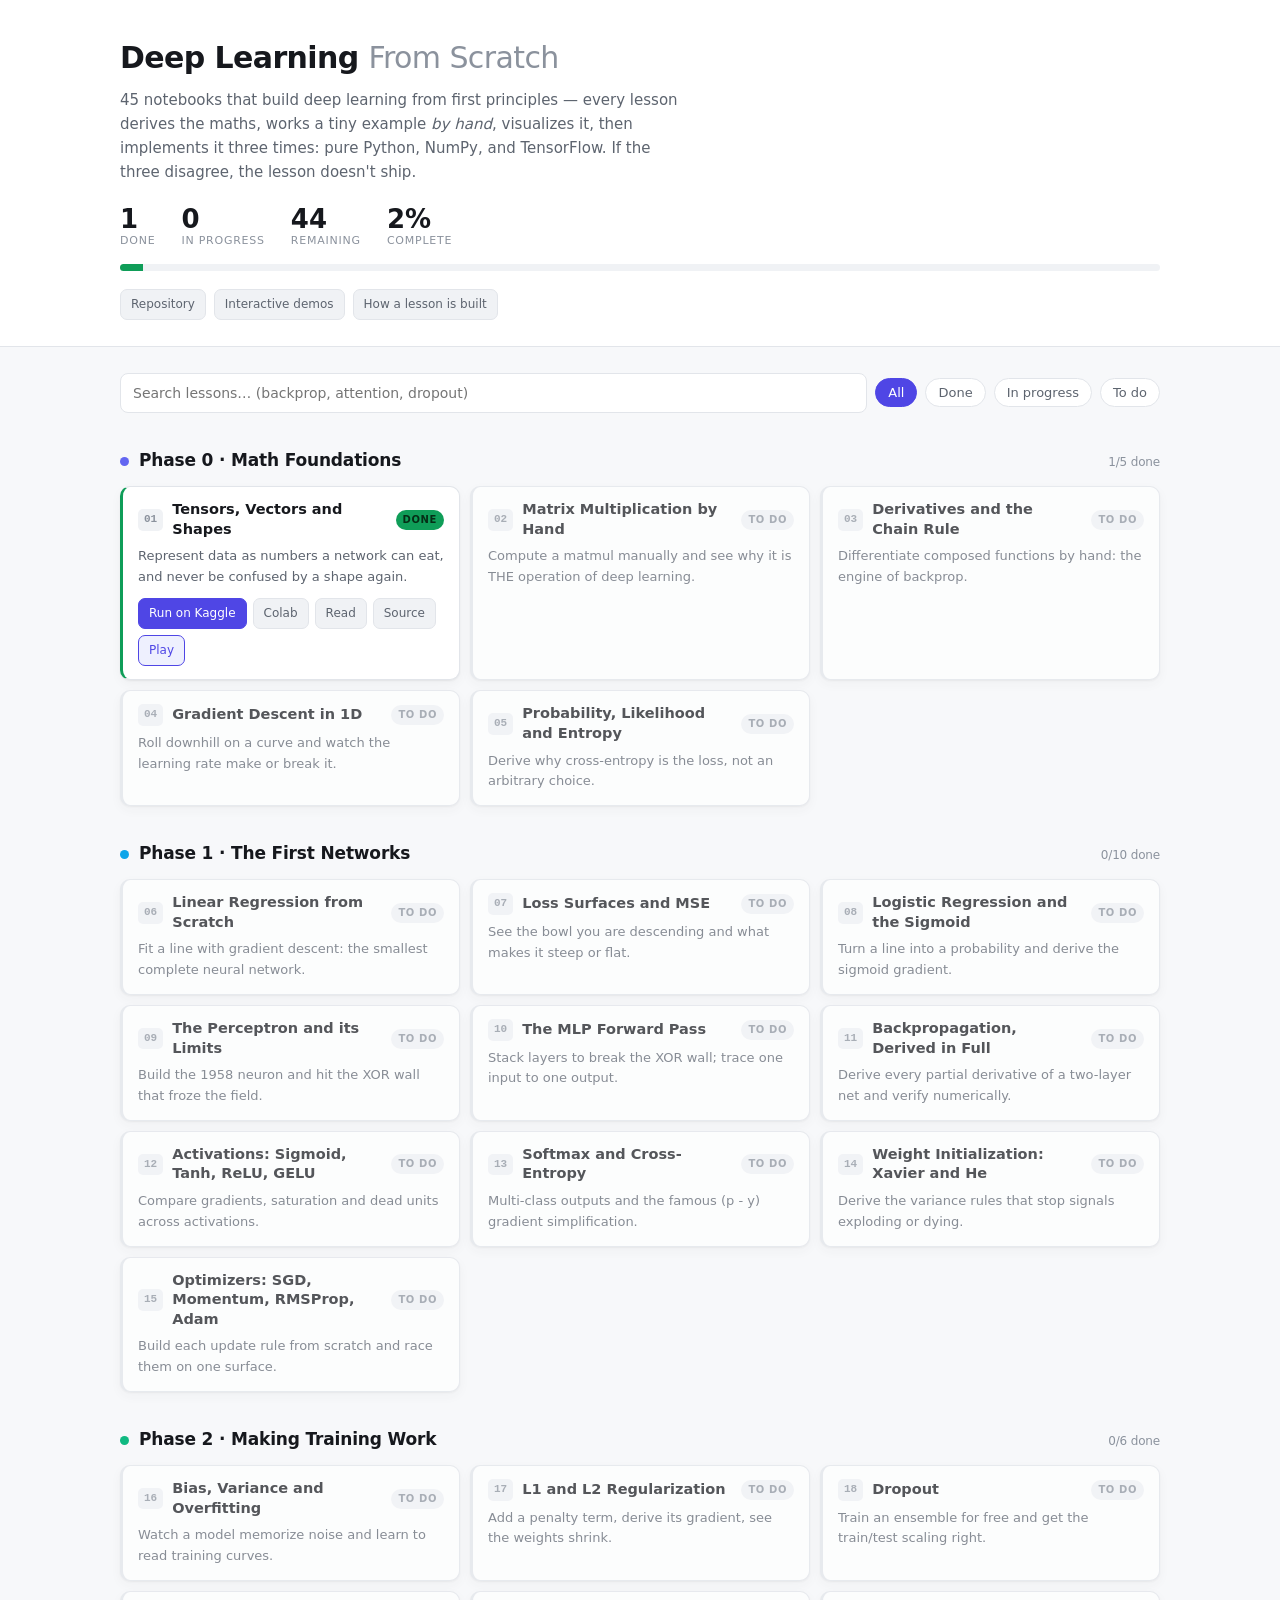
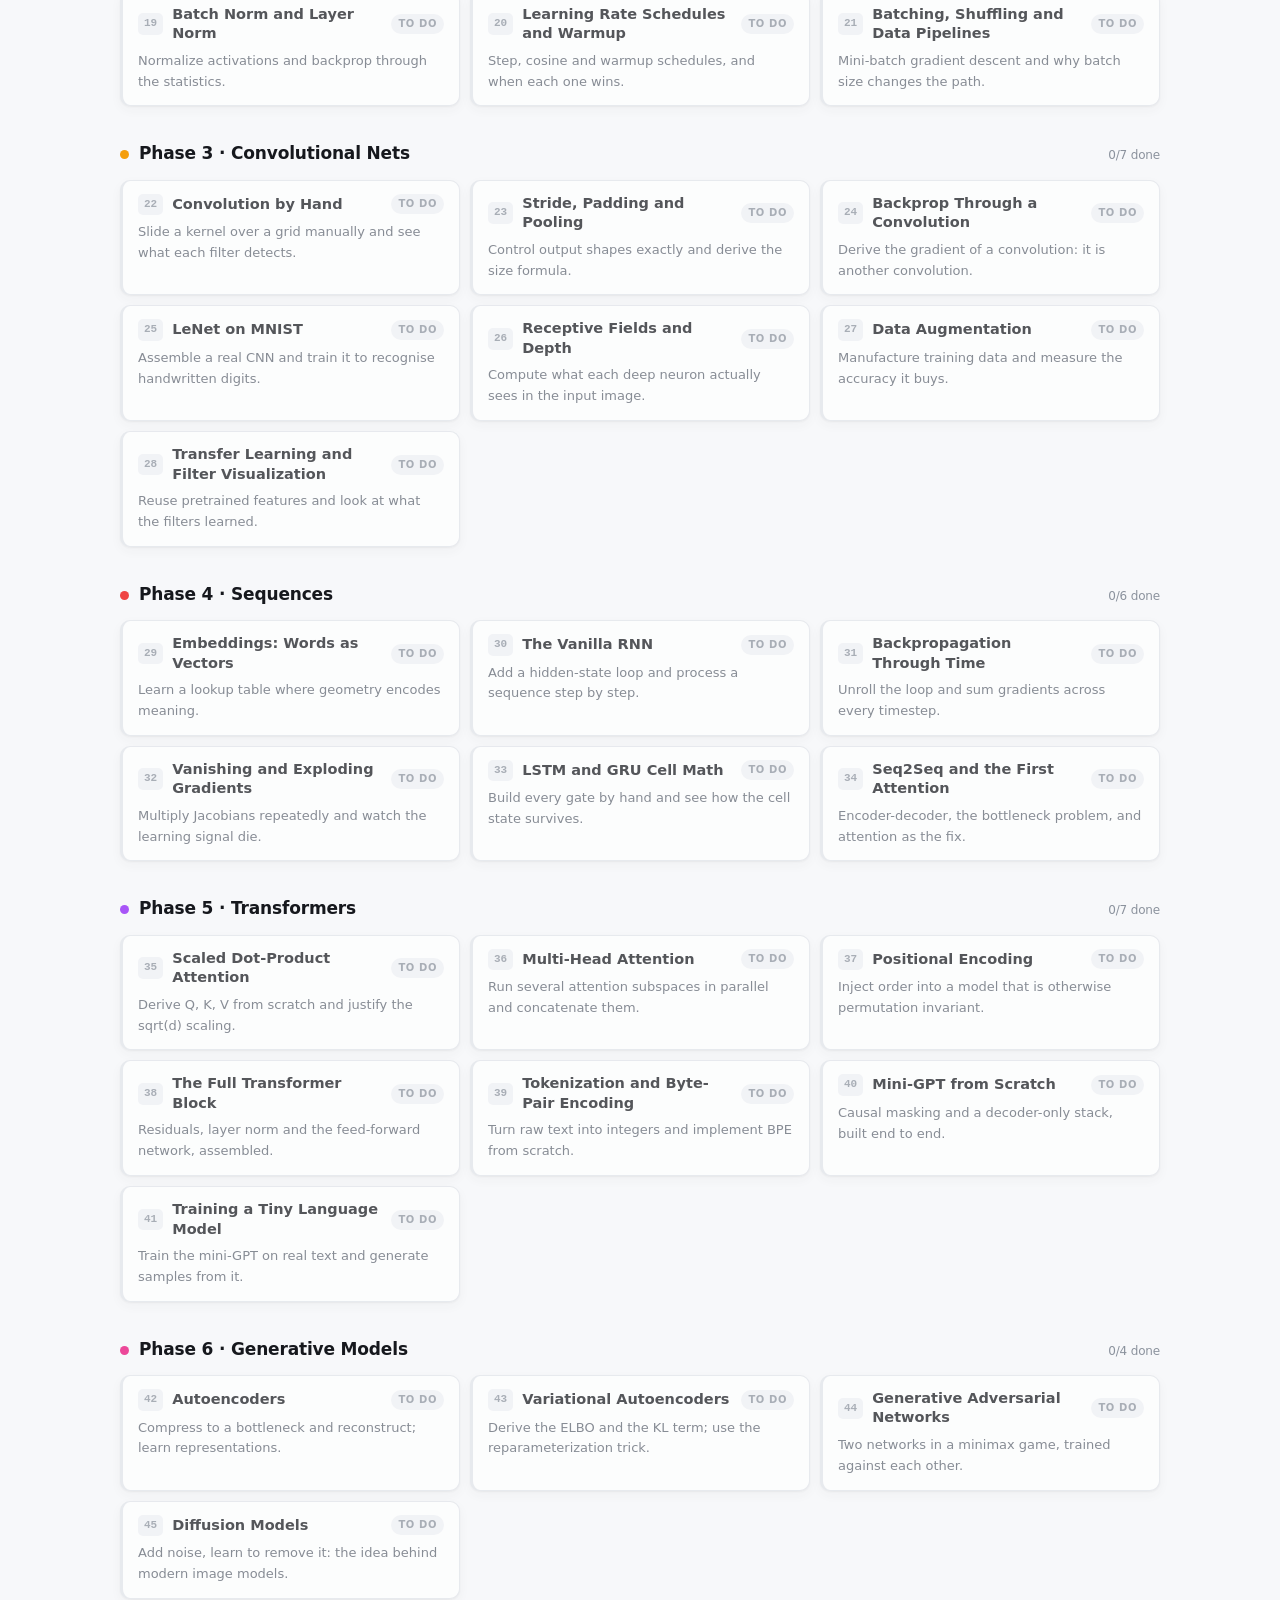
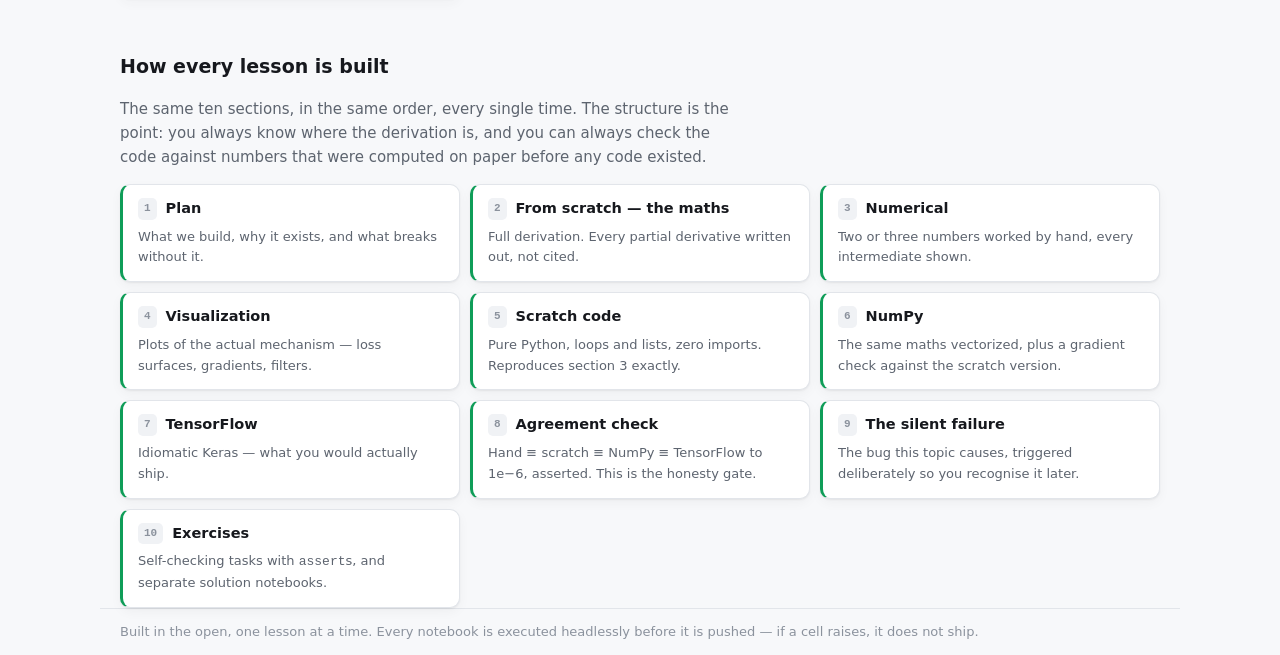
==== docs/index.html @ f9e00340 "Project skeleton + L01: Tensors, Vectors and Shapes Sets up the 10-section lesson structure, the out" ====
<!doctype html>
<html lang="en">
<head>
<meta charset="utf-8">
<meta name="viewport" content="width=device-width, initial-scale=1">
<title>Deep Learning From Scratch</title>
<meta name="description" content="45 notebooks that build deep learning from first principles: derivation, worked numbers, visualization, pure Python, NumPy and TensorFlow. Runs on Kaggle.">
<link rel="stylesheet" href="css/style.css">
<link rel="icon" href="data:image/svg+xml,<svg xmlns='http://www.w3.org/2000/svg' viewBox='0 0 16 16'><text y='13' font-size='14'>🧠</text></svg>">
</head>
<body>

<header>
  <div class="wrap">
    <h1>Deep Learning <span class="thin">From Scratch</span></h1>
    <p class="tag">
      45 notebooks that build deep learning from first principles &mdash; every lesson
      derives the maths, works a tiny example <em>by hand</em>, visualizes it, then
      implements it three times: pure Python, NumPy, and TensorFlow. If the three
      disagree, the lesson doesn't ship.
    </p>

    <div class="stats">
      <div class="stat"><div class="n" id="s-done">0</div><div class="l">done</div></div>
      <div class="stat"><div class="n" id="s-prog">0</div><div class="l">in progress</div></div>
      <div class="stat"><div class="n" id="s-left">45</div><div class="l">remaining</div></div>
      <div class="stat"><div class="n" id="s-pct">0%</div><div class="l">complete</div></div>
    </div>
    <div class="bar"><i class="done" id="bar-done" style="width:0"></i><i class="prog" id="bar-prog" style="width:0"></i></div>

    <div class="links">
      <a class="btn" id="repo-link" href="#">Repository</a>
      <a class="btn" href="playground.html">Interactive demos</a>
      <a class="btn" href="#how">How a lesson is built</a>
    </div>
  </div>
</header>

<main class="wrap">
  <div class="controls">
    <input type="search" id="q" placeholder="Search lessons&hellip; (backprop, attention, dropout)" aria-label="Search lessons">
    <button class="chip" data-filter="all" aria-pressed="true">All</button>
    <button class="chip" data-filter="done" aria-pressed="false">Done</button>
    <button class="chip" data-filter="in-progress" aria-pressed="false">In progress</button>
    <button class="chip" data-filter="todo" aria-pressed="false">To do</button>
  </div>

  <div id="phases"></div>
  <div class="empty" id="empty" hidden>Nothing matches that.</div>

  <section id="how" style="margin-top:52px">
    <h2 style="font-size:19px">How every lesson is built</h2>
    <p style="color:var(--text-dim);max-width:65ch">
      The same ten sections, in the same order, every single time. The structure is
      the point: you always know where the derivation is, and you can always check
      the code against numbers that were computed on paper before any code existed.
    </p>
    <div class="grid">
      <div class="card done"><div class="top"><span class="num">1</span><h3>Plan</h3></div>
        <p class="goal">What we build, why it exists, and what breaks without it.</p></div>
      <div class="card done"><div class="top"><span class="num">2</span><h3>From scratch &mdash; the maths</h3></div>
        <p class="goal">Full derivation. Every partial derivative written out, not cited.</p></div>
      <div class="card done"><div class="top"><span class="num">3</span><h3>Numerical</h3></div>
        <p class="goal">Two or three numbers worked by hand, every intermediate shown.</p></div>
      <div class="card done"><div class="top"><span class="num">4</span><h3>Visualization</h3></div>
        <p class="goal">Plots of the actual mechanism &mdash; loss surfaces, gradients, filters.</p></div>
      <div class="card done"><div class="top"><span class="num">5</span><h3>Scratch code</h3></div>
        <p class="goal">Pure Python, loops and lists, zero imports. Reproduces section 3 exactly.</p></div>
      <div class="card done"><div class="top"><span class="num">6</span><h3>NumPy</h3></div>
        <p class="goal">The same maths vectorized, plus a gradient check against the scratch version.</p></div>
      <div class="card done"><div class="top"><span class="num">7</span><h3>TensorFlow</h3></div>
        <p class="goal">Idiomatic Keras &mdash; what you would actually ship.</p></div>
      <div class="card done"><div class="top"><span class="num">8</span><h3>Agreement check</h3></div>
        <p class="goal">Hand &equiv; scratch &equiv; NumPy &equiv; TensorFlow to 1e&minus;6, asserted. This is the honesty gate.</p></div>
      <div class="card done"><div class="top"><span class="num">9</span><h3>The silent failure</h3></div>
        <p class="goal">The bug this topic causes, triggered deliberately so you recognise it later.</p></div>
      <div class="card done"><div class="top"><span class="num">10</span><h3>Exercises</h3></div>
        <p class="goal">Self-checking tasks with <code>assert</code>s, and separate solution notebooks.</p></div>
    </div>
  </section>
</main>

<footer class="wrap">
  <p>Built in the open, one lesson at a time. Every notebook is executed headlessly
     before it is pushed &mdash; if a cell raises, it does not ship.</p>
</footer>

<script src="js/app.js"></script>
</body>
</html>
---- docs/css/style.css ----
/* Deep Learning From Scratch -- companion site
   Plain CSS, no build step. Tokens on :root, dark variant swapped below. */

:root {
  --bg:        #f7f8fa;
  --surface:   #ffffff;
  --surface-2: #f0f2f5;
  --border:    #e2e5ea;
  --text:      #16181d;
  --text-dim:  #5d646f;
  --text-mute: #8b929d;
  --accent:    #4f46e5;
  --accent-dim:#eef0fe;
  --done:      #0f9d58;
  --prog:      #e8a33d;
  --shadow:    0 1px 2px rgba(16, 18, 24, .06), 0 4px 12px rgba(16, 18, 24, .04);
  --radius:    10px;
  --mono: ui-monospace, "SF Mono", "Cascadia Mono", Menlo, Consolas, monospace;
  --sans: system-ui, -apple-system, "Segoe UI", Roboto, Helvetica, Arial, sans-serif;
}

@media (prefers-color-scheme: dark) {
  :root:not([data-theme="light"]) {
    --bg:        #0e1014;
    --surface:   #171a21;
    --surface-2: #1e222b;
    --border:    #2a2f3a;
    --text:      #e8eaee;
    --text-dim:  #a2a9b6;
    --text-mute: #6e7683;
    --accent:    #8b87ff;
    --accent-dim:#1f1d3d;
    --done:      #3ddc84;
    --prog:      #f0b64b;
    --shadow:    0 1px 2px rgba(0, 0, 0, .3), 0 4px 16px rgba(0, 0, 0, .2);
  }
}

* { box-sizing: border-box; }

body {
  margin: 0;
  font-family: var(--sans);
  font-size: 15px;
  line-height: 1.6;
  color: var(--text);
  background: var(--bg);
  -webkit-font-smoothing: antialiased;
}

a { color: var(--accent); text-decoration: none; }
a:hover { text-decoration: underline; }

.wrap { max-width: 1080px; margin: 0 auto; padding: 0 20px; }

/* ---------------------------------------------------------------- header */
header {
  border-bottom: 1px solid var(--border);
  background: var(--surface);
  padding: 34px 0 26px;
}
header h1 {
  margin: 0 0 6px;
  font-size: 30px;
  letter-spacing: -.02em;
  font-weight: 700;
}
header h1 .thin { color: var(--text-mute); font-weight: 400; }
header p.tag { margin: 0 0 22px; color: var(--text-dim); max-width: 60ch; }

.stats { display: flex; gap: 26px; flex-wrap: wrap; align-items: flex-end; margin-bottom: 14px; }
.stat .n { font-size: 26px; font-weight: 700; font-variant-numeric: tabular-nums; line-height: 1; }
.stat .l { font-size: 11px; color: var(--text-mute); text-transform: uppercase; letter-spacing: .07em; }

.bar { height: 7px; background: var(--surface-2); border-radius: 99px; overflow: hidden; display: flex; }
.bar i { display: block; height: 100%; transition: width .5s ease; }
.bar i.done { background: var(--done); }
.bar i.prog { background: var(--prog); }

.links { display: flex; gap: 8px; flex-wrap: wrap; margin-top: 18px; }

/* ---------------------------------------------------------------- controls */
.controls {
  display: flex; gap: 8px; flex-wrap: wrap; align-items: center;
  margin: 26px 0 18px;
}
input[type="search"] {
  flex: 1 1 220px; min-width: 180px;
  padding: 8px 12px;
  font: inherit; font-size: 14px;
  color: var(--text);
  background: var(--surface);
  border: 1px solid var(--border);
  border-radius: 8px;
}
input[type="search"]:focus { outline: 2px solid var(--accent); outline-offset: -1px; }

.chip {
  padding: 6px 12px;
  font-size: 13px;
  border: 1px solid var(--border);
  border-radius: 99px;
  background: var(--surface);
  color: var(--text-dim);
  cursor: pointer;
  font-family: inherit;
}
.chip:hover { border-color: var(--accent); color: var(--text); }
.chip[aria-pressed="true"] {
  background: var(--accent); border-color: var(--accent); color: #fff; font-weight: 500;
}

/* ---------------------------------------------------------------- phases */
.phase { margin: 34px 0; }
.phase > h2 {
  display: flex; align-items: baseline; gap: 10px;
  margin: 0 0 4px; font-size: 17px; font-weight: 650; letter-spacing: -.01em;
}
.phase > h2 .dot { width: 9px; height: 9px; border-radius: 50%; flex: none; }
.phase > h2 .count { margin-left: auto; font-size: 12px; color: var(--text-mute); font-weight: 400; }

.grid { display: grid; gap: 10px; grid-template-columns: repeat(auto-fill, minmax(320px, 1fr)); margin-top: 12px; }

/* ---------------------------------------------------------------- cards */
.card {
  background: var(--surface);
  border: 1px solid var(--border);
  border-left: 3px solid var(--border);
  border-radius: var(--radius);
  padding: 13px 15px;
  box-shadow: var(--shadow);
  display: flex; flex-direction: column; gap: 7px;
}
.card.done { border-left-color: var(--done); }
.card.in-progress { border-left-color: var(--prog); }
.card.todo { opacity: .72; }

.card .top { display: flex; align-items: center; gap: 9px; }
.card .num {
  font-family: var(--mono); font-size: 11px; font-weight: 600;
  color: var(--text-mute); background: var(--surface-2);
  padding: 2px 6px; border-radius: 5px;
}
.card h3 { margin: 0; font-size: 14.5px; font-weight: 600; line-height: 1.35; flex: 1; }
.card .goal { margin: 0; font-size: 13px; color: var(--text-dim); }

.badge {
  font-size: 10px; text-transform: uppercase; letter-spacing: .06em; font-weight: 700;
  padding: 2px 7px; border-radius: 99px; white-space: nowrap;
}
.badge.done { background: var(--done); color: #052e16; }
.badge.in-progress { background: var(--prog); color: #3b2506; }
.badge.todo { background: var(--surface-2); color: var(--text-mute); }

.actions { display: flex; gap: 6px; flex-wrap: wrap; margin-top: 3px; }
.btn {
  font-size: 12px; font-weight: 500;
  padding: 5px 10px;
  border: 1px solid var(--border);
  border-radius: 7px;
  background: var(--surface-2);
  color: var(--text-dim);
  cursor: pointer; font-family: inherit;
}
.btn:hover { border-color: var(--accent); color: var(--accent); text-decoration: none; }
.btn.primary { background: var(--accent); border-color: var(--accent); color: #fff; }
.btn.primary:hover { color: #fff; filter: brightness(1.08); }
.btn.play { background: var(--accent-dim); border-color: var(--accent); color: var(--accent); }

.empty { text-align: center; padding: 50px 20px; color: var(--text-mute); }

/* ---------------------------------------------------------------- playground */
.demo {
  background: var(--surface); border: 1px solid var(--border);
  border-radius: var(--radius); padding: 20px; box-shadow: var(--shadow); margin: 18px 0;
}
.demo h3 { margin: 0 0 4px; font-size: 16px; }
.demo p.lede { margin: 0 0 16px; color: var(--text-dim); font-size: 13.5px; }

.ctl-row { display: flex; align-items: center; gap: 12px; margin: 9px 0; flex-wrap: wrap; }
.ctl-row label { font-size: 13px; min-width: 128px; color: var(--text-dim); }
.ctl-row input[type="range"] { flex: 1 1 150px; min-width: 110px; accent-color: var(--accent); }
.ctl-row output {
  font-family: var(--mono); font-size: 13px; font-weight: 600;
  min-width: 62px; text-align: right; color: var(--accent);
}

.tensor { border-collapse: separate; border-spacing: 3px; font-family: var(--mono); font-size: 13px; }
.tensor td {
  width: 42px; height: 34px; text-align: center; border-radius: 5px;
  background: var(--surface-2); color: var(--text); font-variant-numeric: tabular-nums;
}
.tensor td.hl  { background: var(--accent); color: #fff; font-weight: 700; }
.tensor td.hl2 { background: var(--done); color: #052e16; font-weight: 700; }
.tensor td.ghost { opacity: .35; font-style: italic; }
.tensor caption { caption-side: top; font-family: var(--sans); font-size: 12px;
                  color: var(--text-mute); padding-bottom: 6px; text-align: left; }

.panels { display: flex; gap: 22px; flex-wrap: wrap; align-items: flex-start; }

pre.out {
  background: var(--surface-2); border: 1px solid var(--border);
  border-radius: 8px; padding: 11px 13px; margin: 14px 0 0;
  font-family: var(--mono); font-size: 12.5px; line-height: 1.55;
  color: var(--text-dim); overflow-x: auto; white-space: pre;
}
pre.out b { color: var(--text); }
pre.out .err { color: #ef4444; font-weight: 600; }
pre.out .ok  { color: var(--done); font-weight: 600; }

footer {
  border-top: 1px solid var(--border); margin-top: 52px; padding: 24px 0 40px;
  color: var(--text-mute); font-size: 13px;
}

@media (max-width: 560px) {
  .grid { grid-template-columns: 1fr; }
  header h1 { font-size: 24px; }
  .ctl-row label { min-width: 100%; }
}
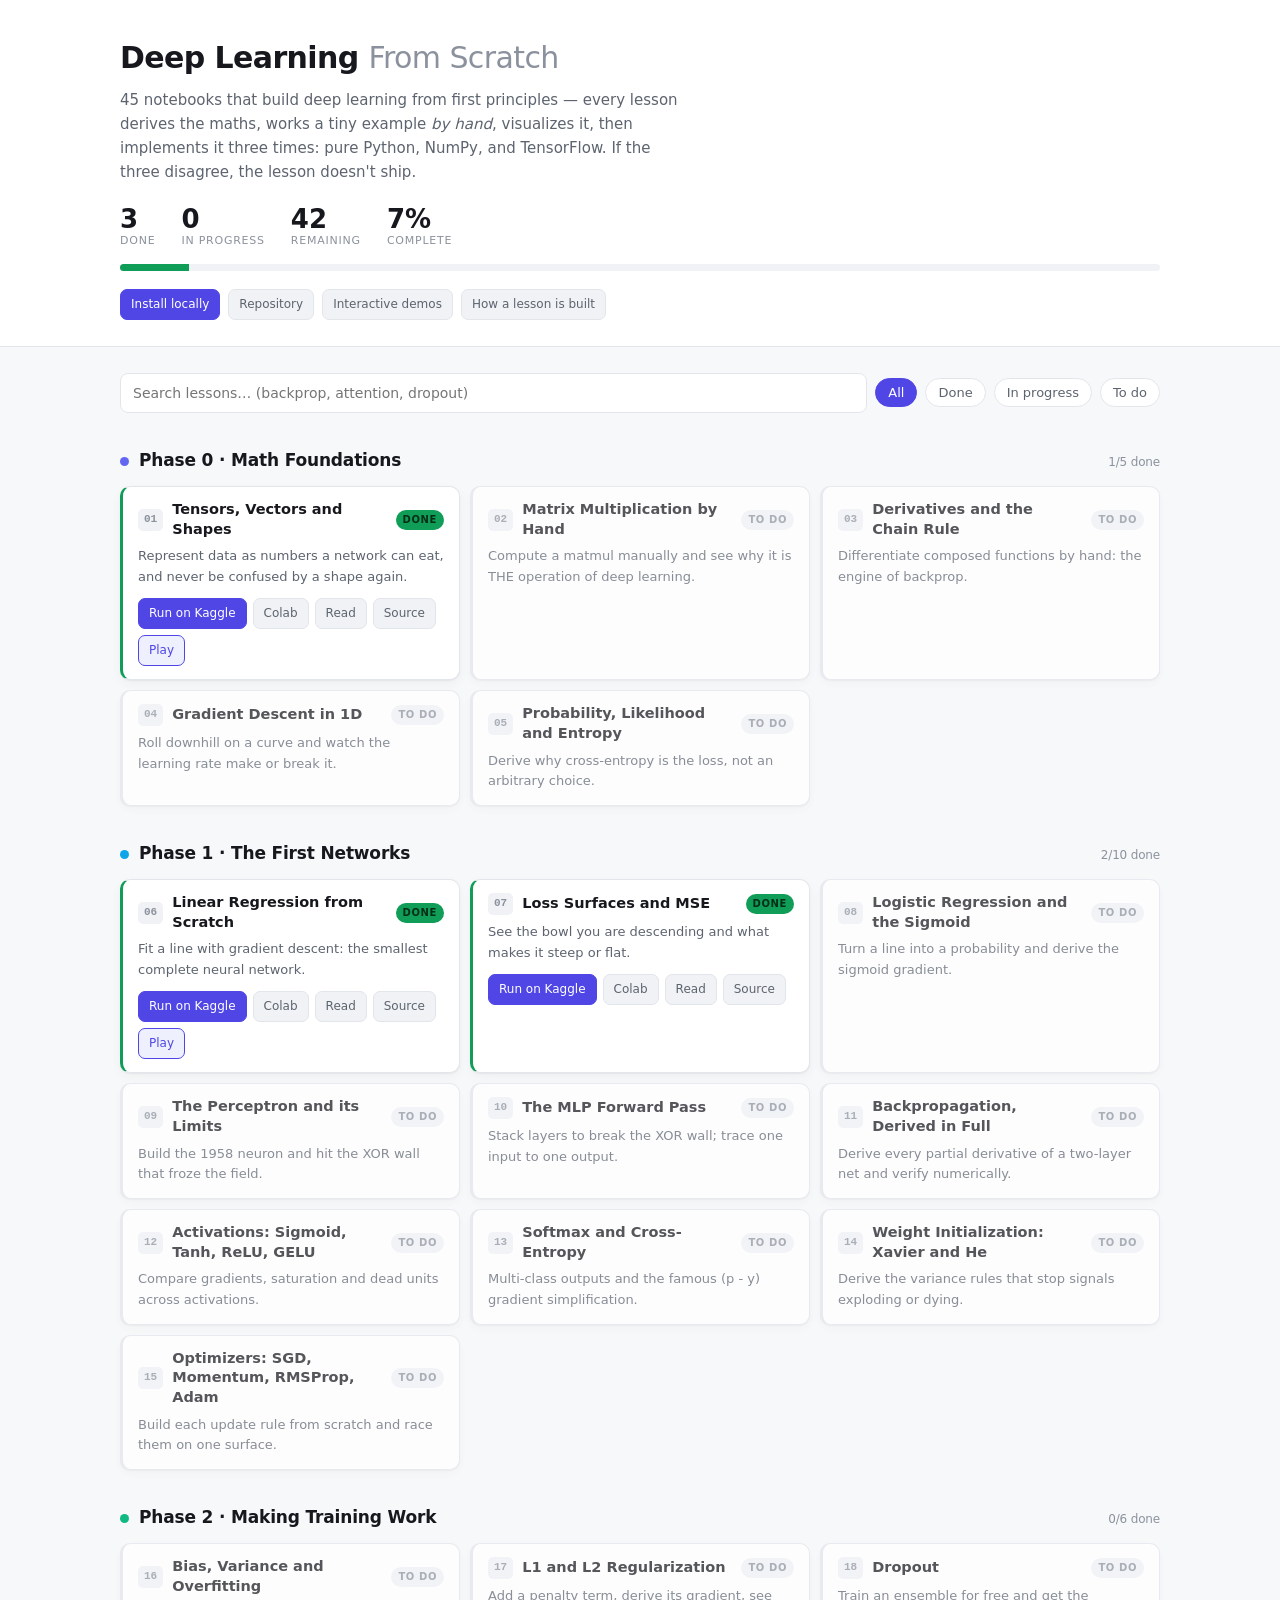
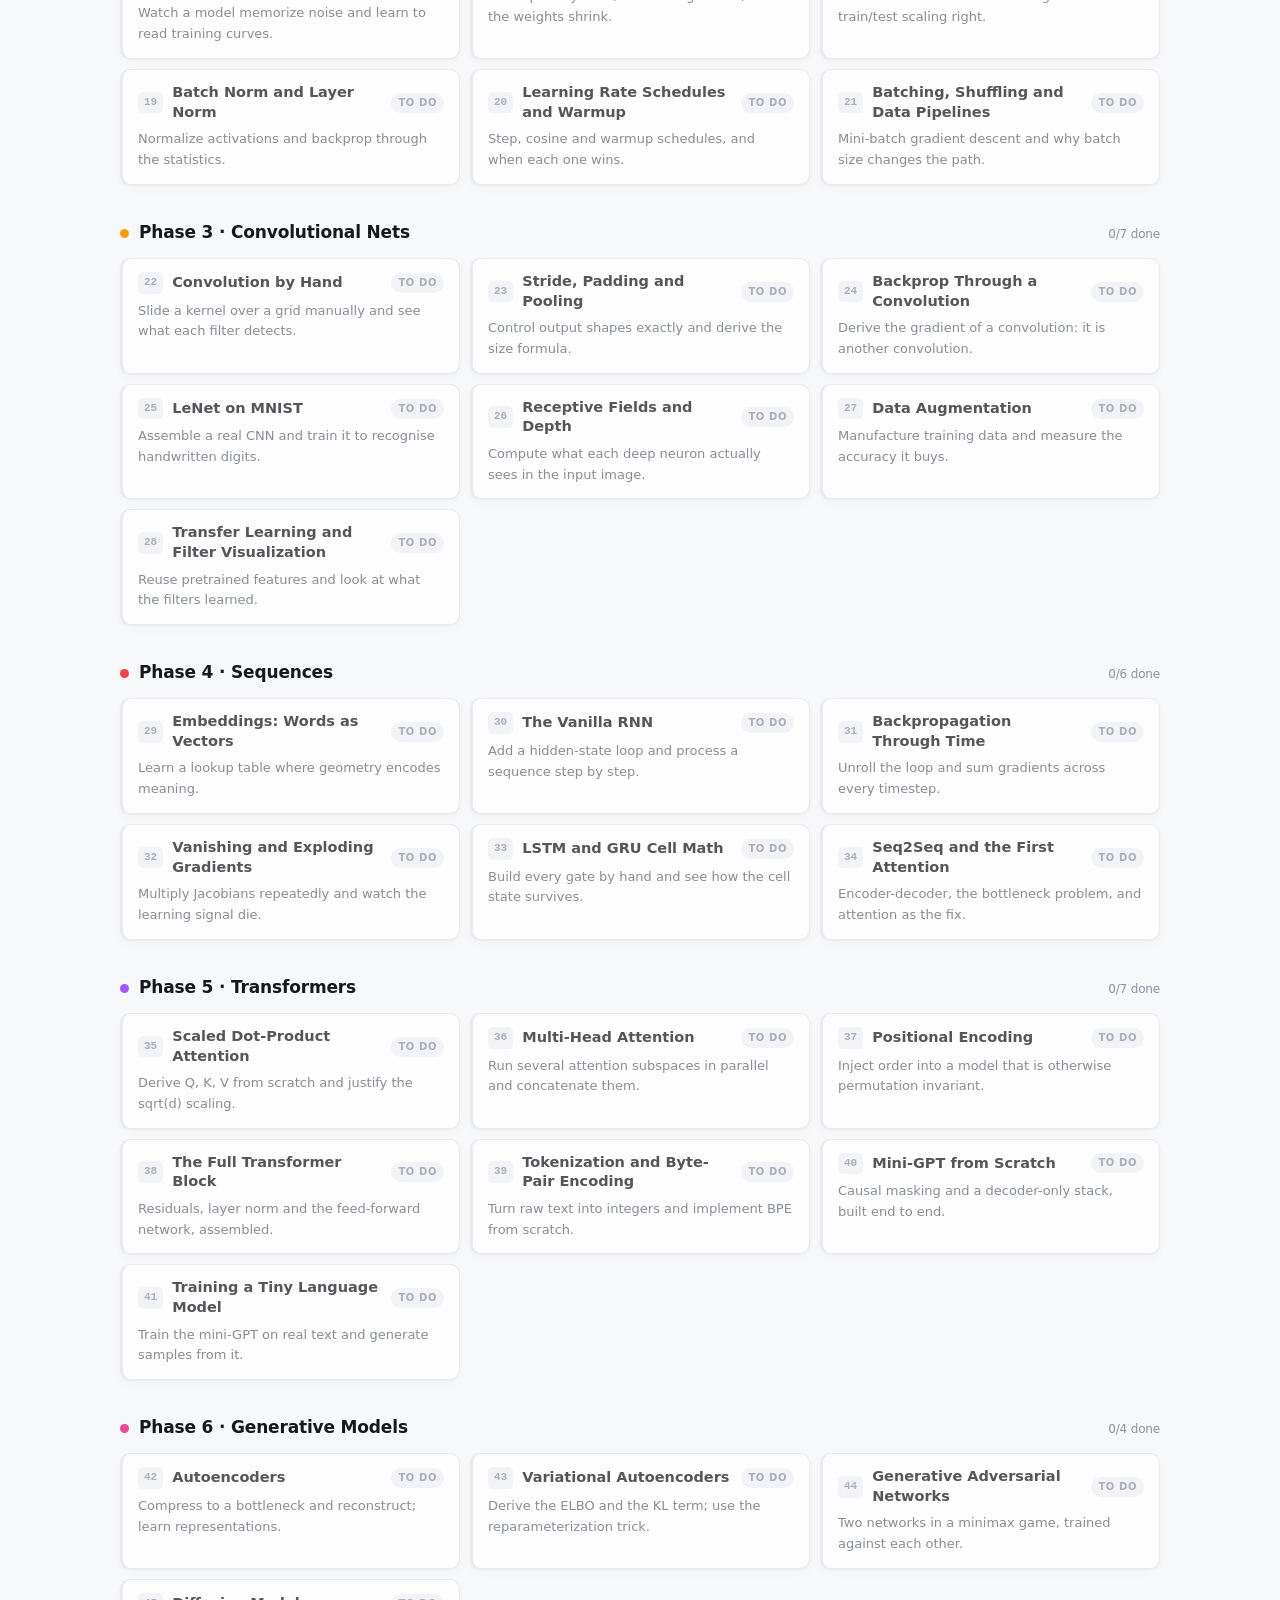
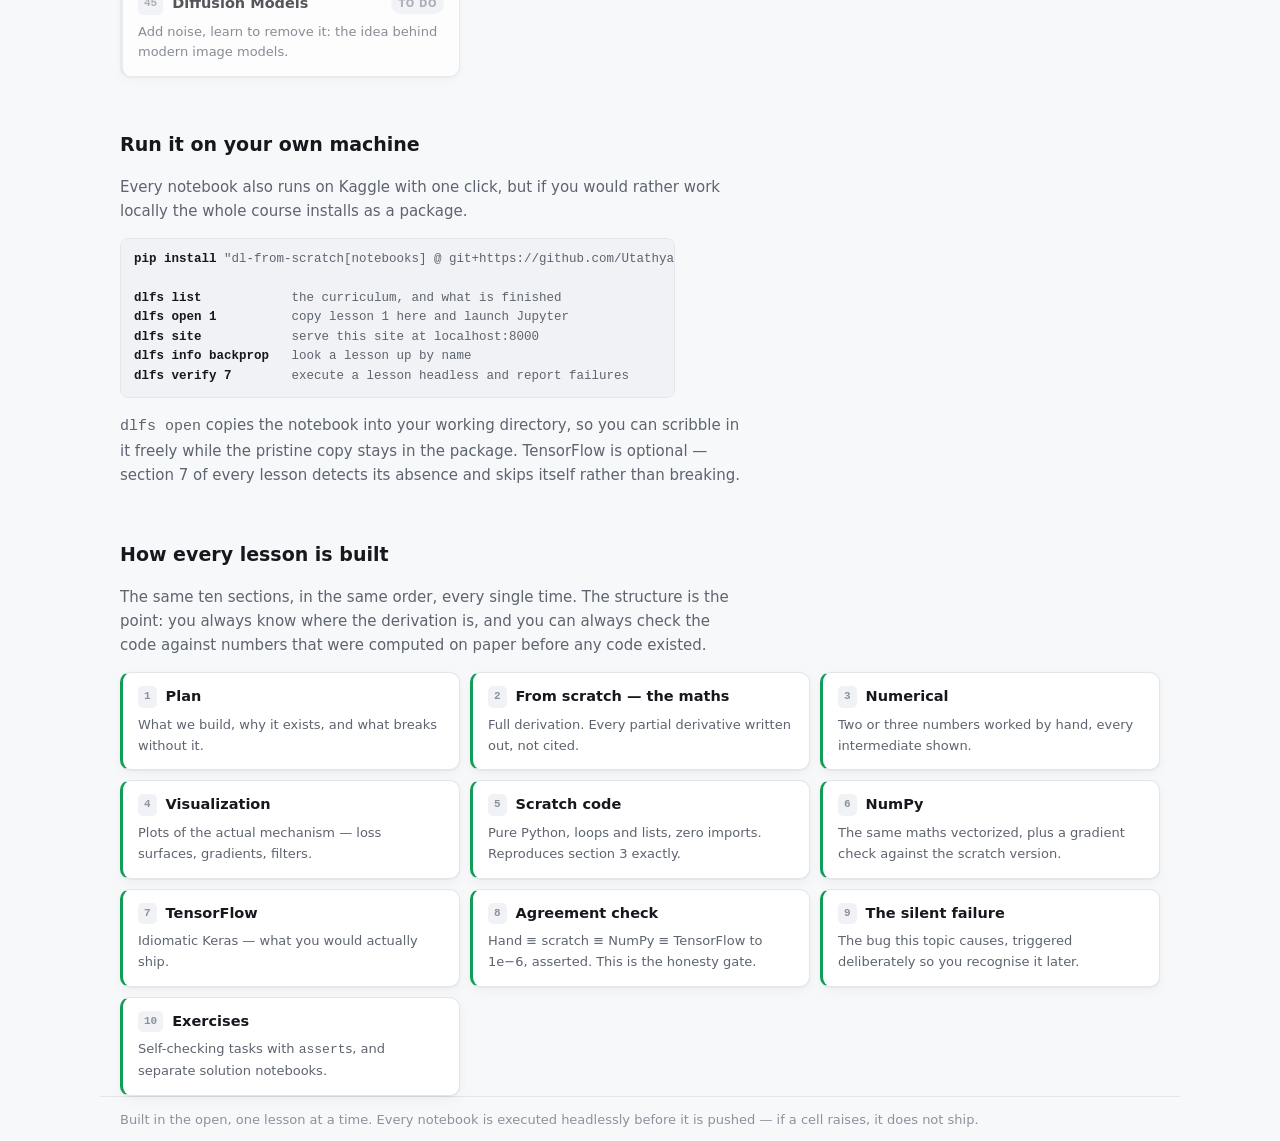
==== commit 8a583431: "Make the course pip-installable as dl-from-scratch Adds a real package so people can install the who" ====
--- a/docs/index.html
+++ b/docs/index.html
@@ -29,6 +29,7 @@
     <div class="bar"><i class="done" id="bar-done" style="width:0"></i><i class="prog" id="bar-prog" style="width:0"></i></div>
 
     <div class="links">
+      <a class="btn primary" href="#install">Install locally</a>
       <a class="btn" id="repo-link" href="#">Repository</a>
       <a class="btn" href="playground.html">Interactive demos</a>
       <a class="btn" href="#how">How a lesson is built</a>
@@ -47,6 +48,27 @@
 
   <div id="phases"></div>
   <div class="empty" id="empty" hidden>Nothing matches that.</div>
+
+  <section id="install" style="margin-top:52px">
+    <h2 style="font-size:19px">Run it on your own machine</h2>
+    <p style="color:var(--text-dim);max-width:65ch">
+      Every notebook also runs on Kaggle with one click, but if you would rather
+      work locally the whole course installs as a package.
+    </p>
+    <pre class="out" style="max-width:74ch"><b>pip install</b> "dl-from-scratch[notebooks] @ git+https://github.com/Utathyaworks/dl-from-scratch"
+
+<b>dlfs list</b>            the curriculum, and what is finished
+<b>dlfs open 1</b>          copy lesson 1 here and launch Jupyter
+<b>dlfs site</b>            serve this site at localhost:8000
+<b>dlfs info backprop</b>   look a lesson up by name
+<b>dlfs verify 7</b>        execute a lesson headless and report failures</pre>
+    <p style="color:var(--text-dim);max-width:65ch">
+      <code>dlfs open</code> copies the notebook into your working directory, so you
+      can scribble in it freely while the pristine copy stays in the package.
+      TensorFlow is optional &mdash; section 7 of every lesson detects its absence
+      and skips itself rather than breaking.
+    </p>
+  </section>
 
   <section id="how" style="margin-top:52px">
     <h2 style="font-size:19px">How every lesson is built</h2>
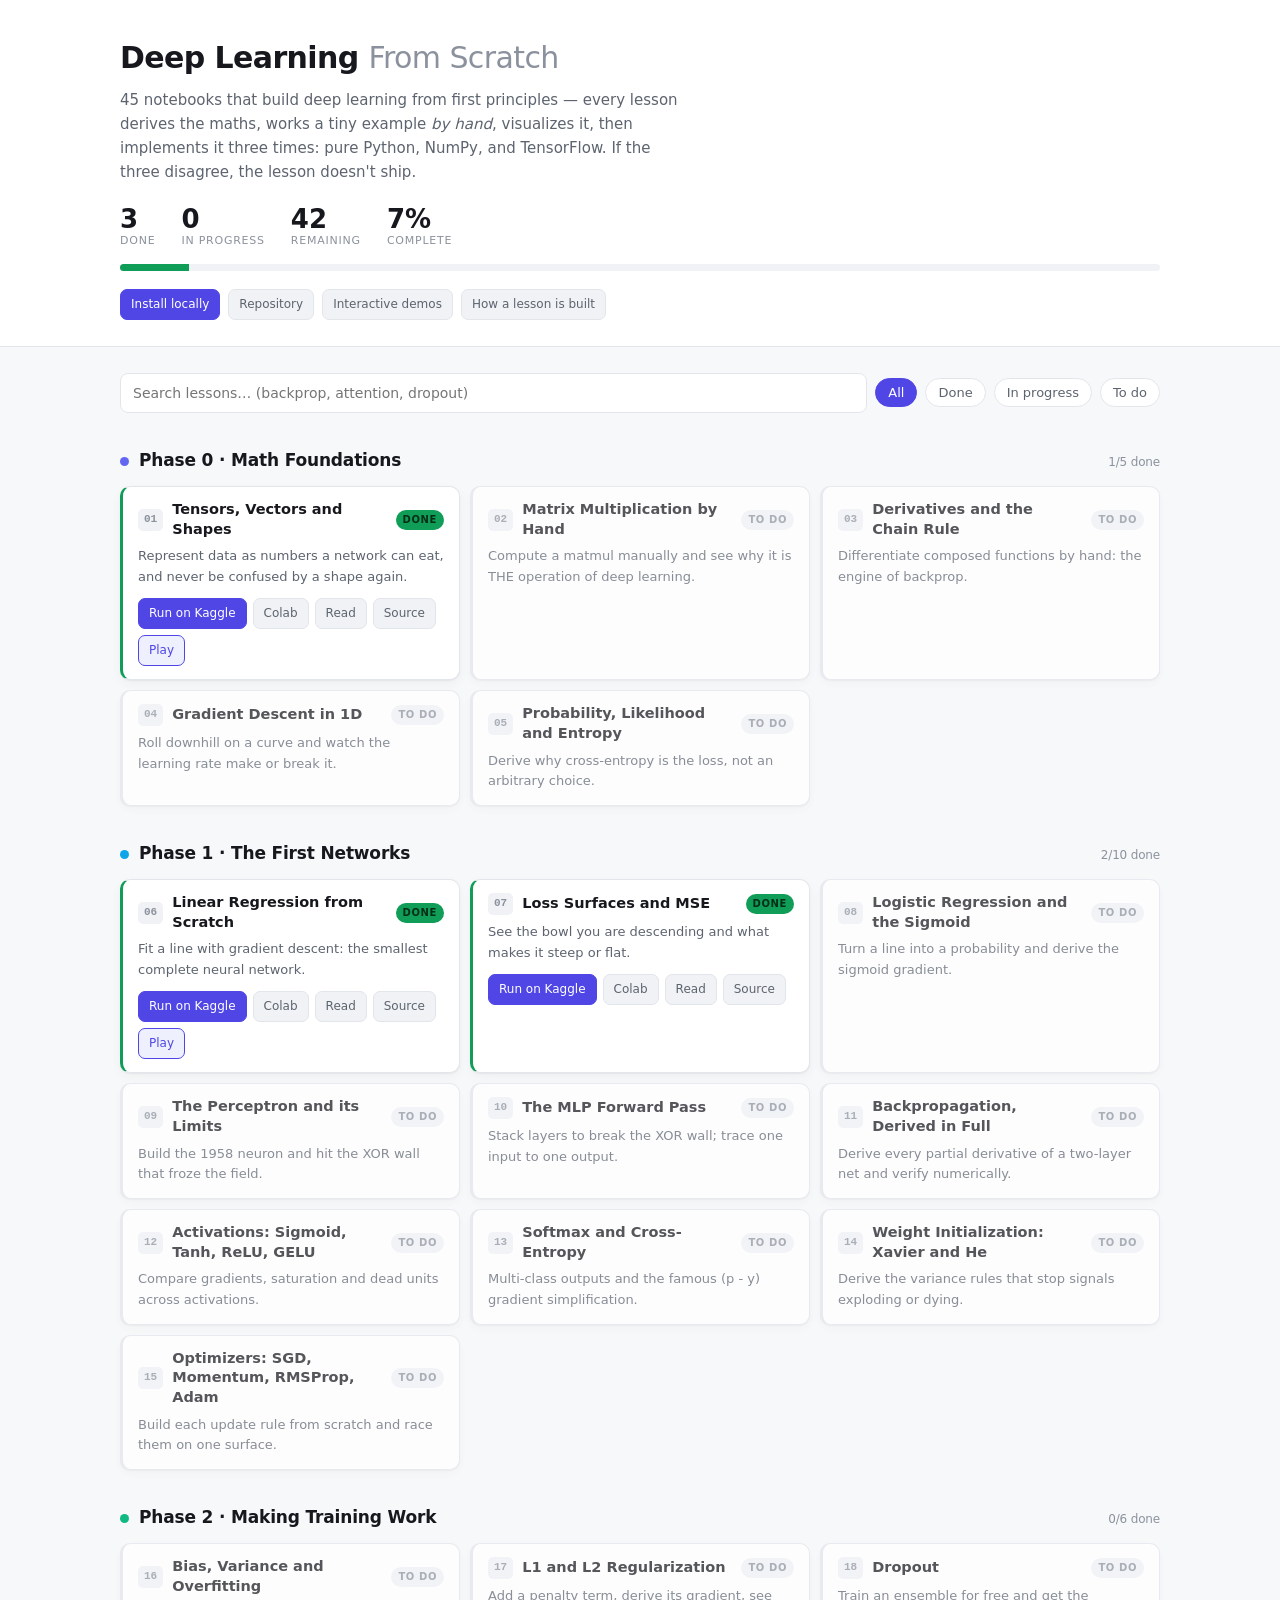
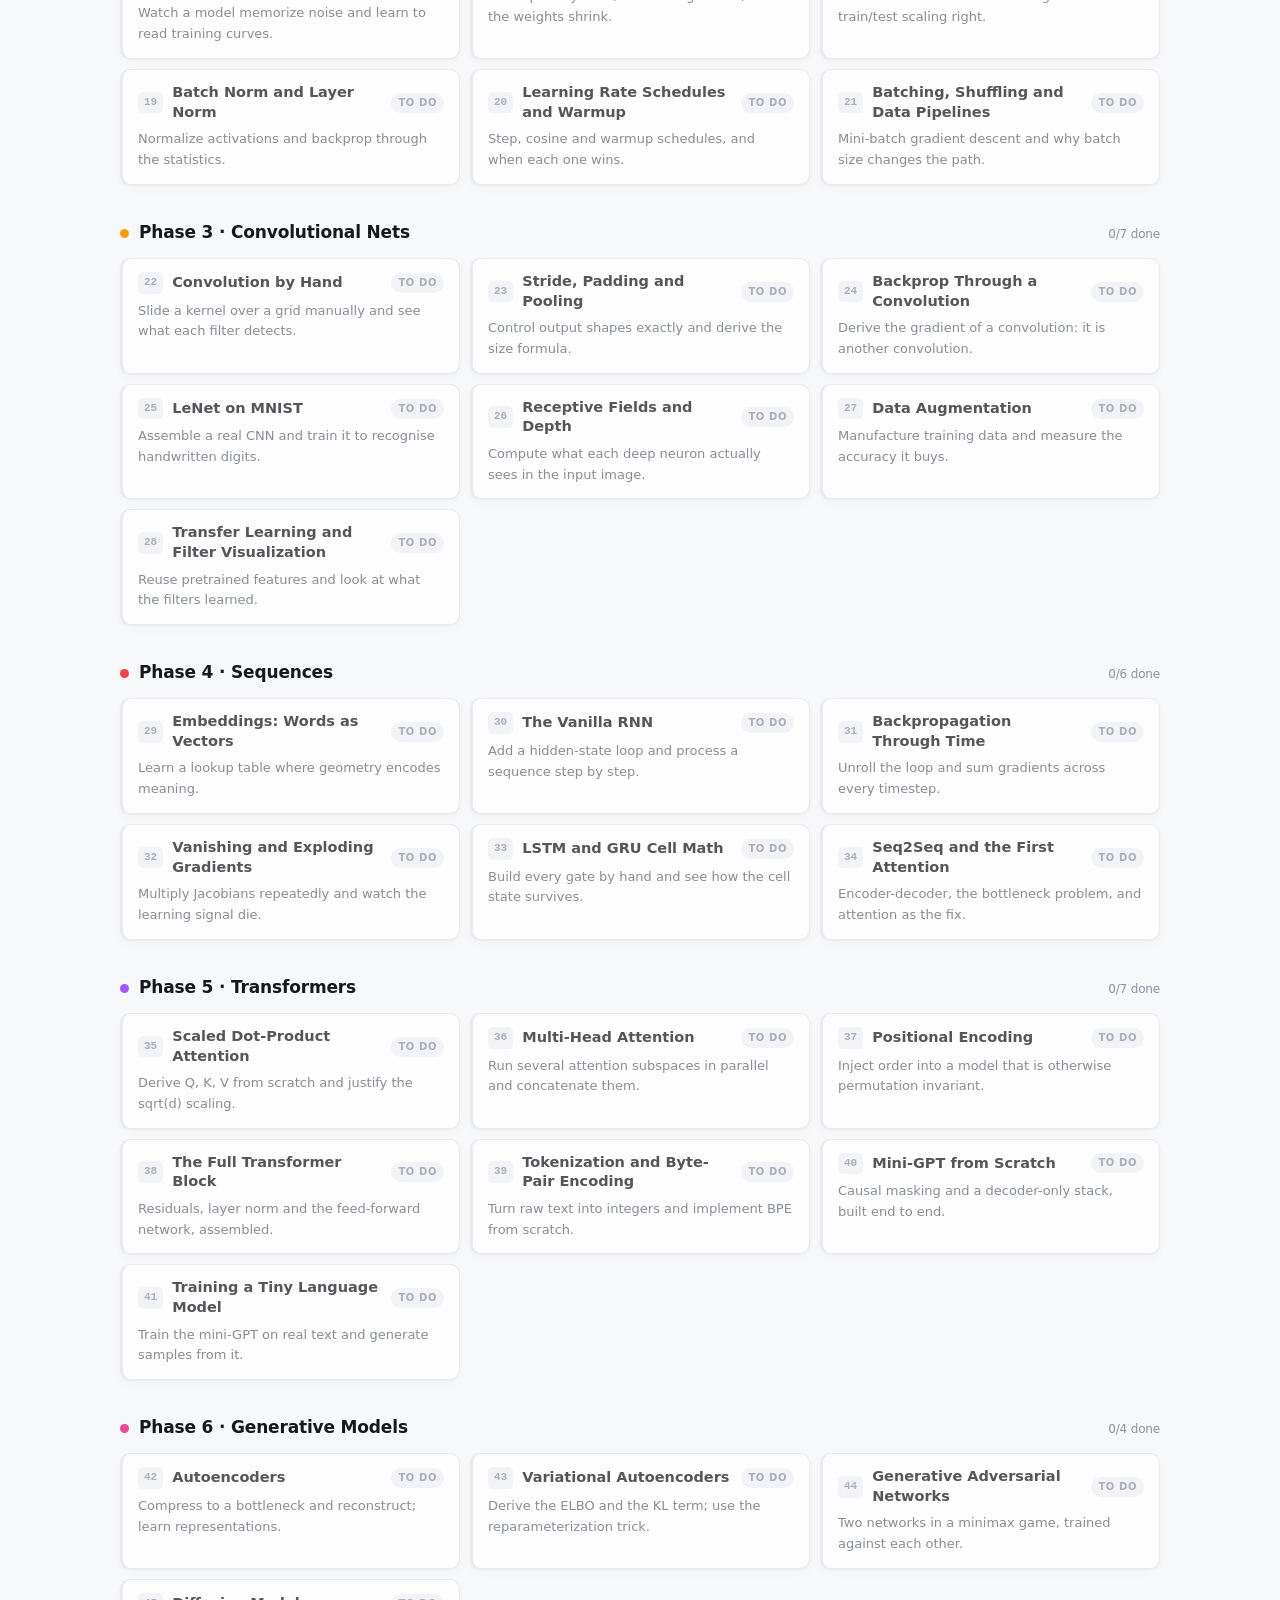
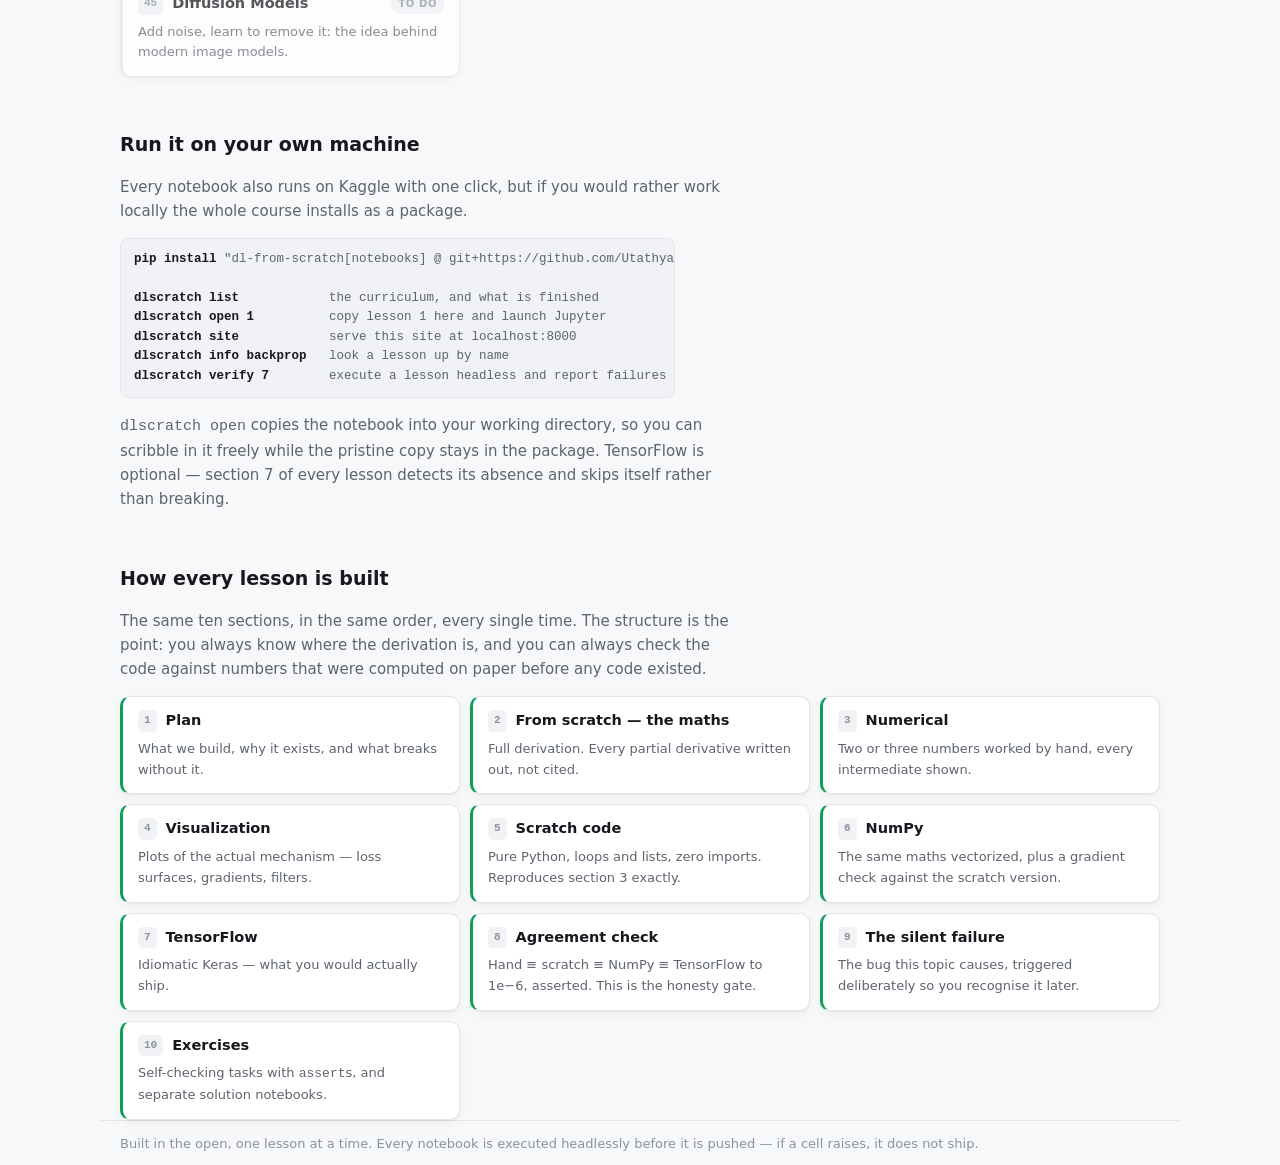
==== commit 9afcf63d: "﻿Rename the module and CLI to dlscratch, avoiding a PyPI clash The import name dlfs collides with an" ====
--- a/docs/index.html
+++ b/docs/index.html
@@ -57,13 +57,13 @@
     </p>
     <pre class="out" style="max-width:74ch"><b>pip install</b> "dl-from-scratch[notebooks] @ git+https://github.com/Utathyaworks/dl-from-scratch"
 
-<b>dlfs list</b>            the curriculum, and what is finished
-<b>dlfs open 1</b>          copy lesson 1 here and launch Jupyter
-<b>dlfs site</b>            serve this site at localhost:8000
-<b>dlfs info backprop</b>   look a lesson up by name
-<b>dlfs verify 7</b>        execute a lesson headless and report failures</pre>
+<b>dlscratch list</b>            the curriculum, and what is finished
+<b>dlscratch open 1</b>          copy lesson 1 here and launch Jupyter
+<b>dlscratch site</b>            serve this site at localhost:8000
+<b>dlscratch info backprop</b>   look a lesson up by name
+<b>dlscratch verify 7</b>        execute a lesson headless and report failures</pre>
     <p style="color:var(--text-dim);max-width:65ch">
-      <code>dlfs open</code> copies the notebook into your working directory, so you
+      <code>dlscratch open</code> copies the notebook into your working directory, so you
       can scribble in it freely while the pristine copy stays in the package.
       TensorFlow is optional &mdash; section 7 of every lesson detects its absence
       and skips itself rather than breaking.
